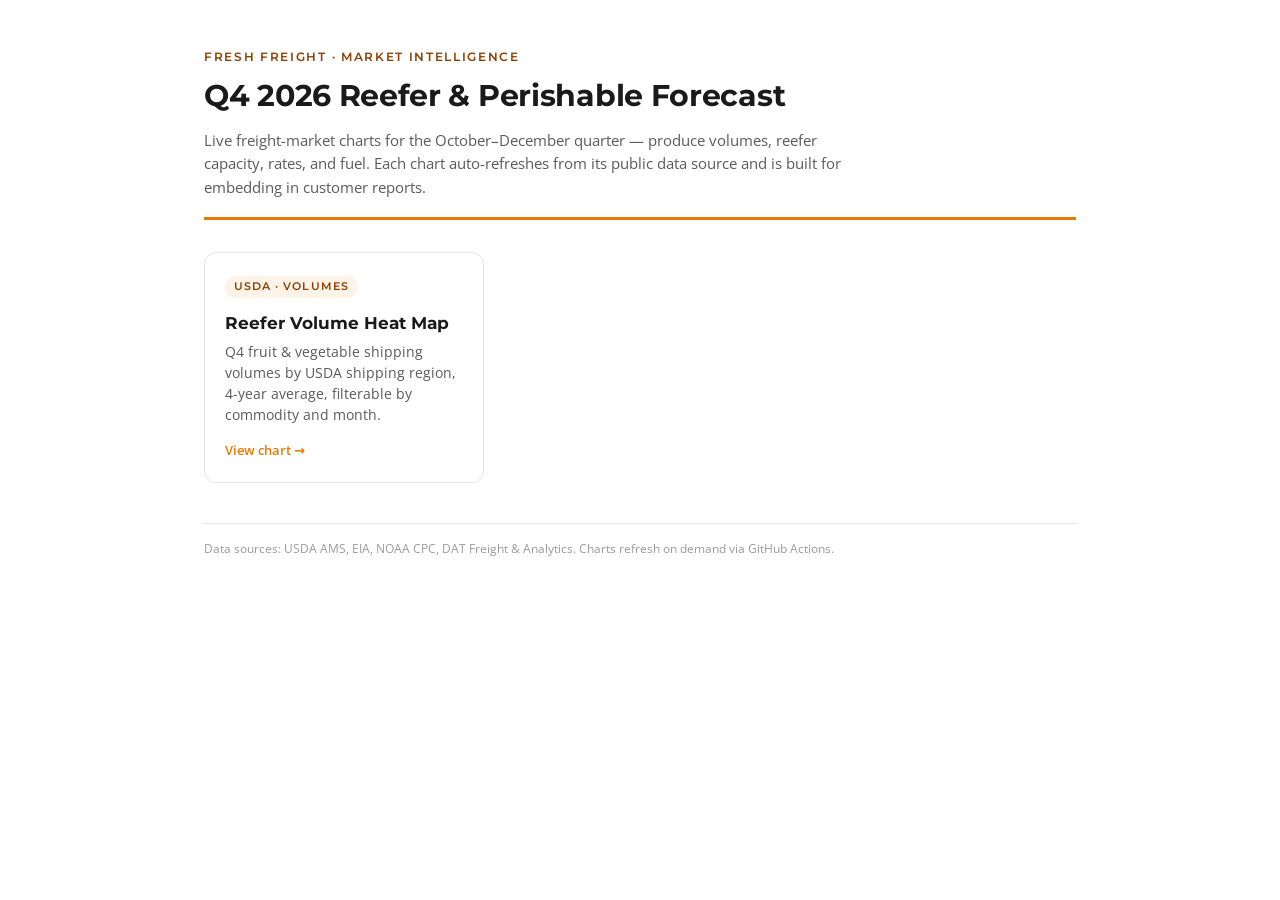
==== site/index.html @ 4061b1b8 "Restructure into Q4 chart monorepo; add USDA commodity heat map Reorganize the repo into a multi-cha" ====
<!DOCTYPE html>
<html lang="en">
<head>
<meta charset="UTF-8" />
<meta name="viewport" content="width=device-width, initial-scale=1.0" />
<title>Q4 2026 Reefer &amp; Perishable Forecast Charts — Fresh Freight</title>
<link rel="preconnect" href="https://fonts.googleapis.com" />
<link rel="preconnect" href="https://fonts.gstatic.com" crossorigin />
<link href="https://fonts.googleapis.com/css2?family=Montserrat:wght@500;600;700&family=Open+Sans:wght@400;600&display=swap" rel="stylesheet" />
<style>
  :root {
    --bg: #ffffff;
    --bg-soft: #fafafa;
    --ink: #1a1a1a;
    --ink-soft: #5a5a5a;
    --ink-muted: #9a9a9a;
    --rule: #e5e5e5;
    --accent: #ec7700;        /* Mango Tango */
    --accent-dark: #8c3f00;
    --accent-light: #fdf3e6;
  }
  * { box-sizing: border-box; margin: 0; padding: 0; }
  html, body {
    background: var(--bg);
    color: var(--ink);
    font-family: 'Open Sans', system-ui, sans-serif;
    font-size: 15px;
    line-height: 1.55;
  }
  h1, h2, h3 { font-family: 'Montserrat', sans-serif; }
  .wrap { max-width: 920px; margin: 0 auto; padding: 48px 24px 64px; }

  .head { border-bottom: 3px solid var(--accent); padding-bottom: 18px; margin-bottom: 8px; }
  .eyebrow {
    font-family: 'Montserrat', sans-serif;
    font-size: 12px; font-weight: 600; letter-spacing: 0.14em;
    text-transform: uppercase; color: var(--accent-dark);
  }
  .head h1 { font-size: 30px; font-weight: 700; letter-spacing: -0.01em; margin-top: 6px; }
  .head p { color: var(--ink-soft); margin-top: 10px; max-width: 640px; }

  .grid {
    display: grid; grid-template-columns: repeat(auto-fill, minmax(260px, 1fr));
    gap: 16px; margin-top: 32px;
  }
  .card {
    display: block; text-decoration: none; color: inherit;
    border: 1px solid var(--rule); border-radius: 12px; padding: 20px 20px 22px;
    background: var(--bg); transition: border-color 140ms ease, box-shadow 140ms ease, transform 140ms ease;
  }
  .card:hover { border-color: var(--accent); box-shadow: 0 6px 20px rgba(0,0,0,0.07); transform: translateY(-2px); }
  .card .tag {
    font-family: 'Montserrat', sans-serif; font-size: 10.5px; font-weight: 600;
    letter-spacing: 0.1em; text-transform: uppercase; color: var(--accent-dark);
    background: var(--accent-light); display: inline-block; padding: 3px 9px; border-radius: 999px;
  }
  .card h3 { font-size: 17px; font-weight: 700; margin: 12px 0 6px; }
  .card p { font-size: 13.5px; color: var(--ink-soft); }
  .card .go { margin-top: 14px; font-size: 13px; font-weight: 600; color: var(--accent); }

  .soon { opacity: 0.55; pointer-events: none; }
  .soon .go { color: var(--ink-muted); }

  .foot { margin-top: 40px; font-size: 12px; color: var(--ink-muted); border-top: 1px solid var(--rule); padding-top: 16px; }
</style>
</head>
<body>
<div class="wrap">
  <div class="head">
    <div class="eyebrow">Fresh Freight · Market Intelligence</div>
    <h1>Q4 2026 Reefer &amp; Perishable Forecast</h1>
    <p>Live freight-market charts for the October–December quarter — produce volumes, reefer capacity, rates, and fuel. Each chart auto-refreshes from its public data source and is built for embedding in customer reports.</p>
  </div>

  <div class="grid">
    <a class="card" href="usda-commodity-heatmap/">
      <span class="tag">USDA · Volumes</span>
      <h3>Reefer Volume Heat Map</h3>
      <p>Q4 fruit &amp; vegetable shipping volumes by USDA shipping region, 4-year average, filterable by commodity and month.</p>
      <div class="go">View chart →</div>
    </a>
  </div>

  <div class="foot">
    Data sources: USDA AMS, EIA, NOAA CPC, DAT Freight &amp; Analytics. Charts refresh on demand via GitHub Actions.
  </div>
</div>
</body>
</html>
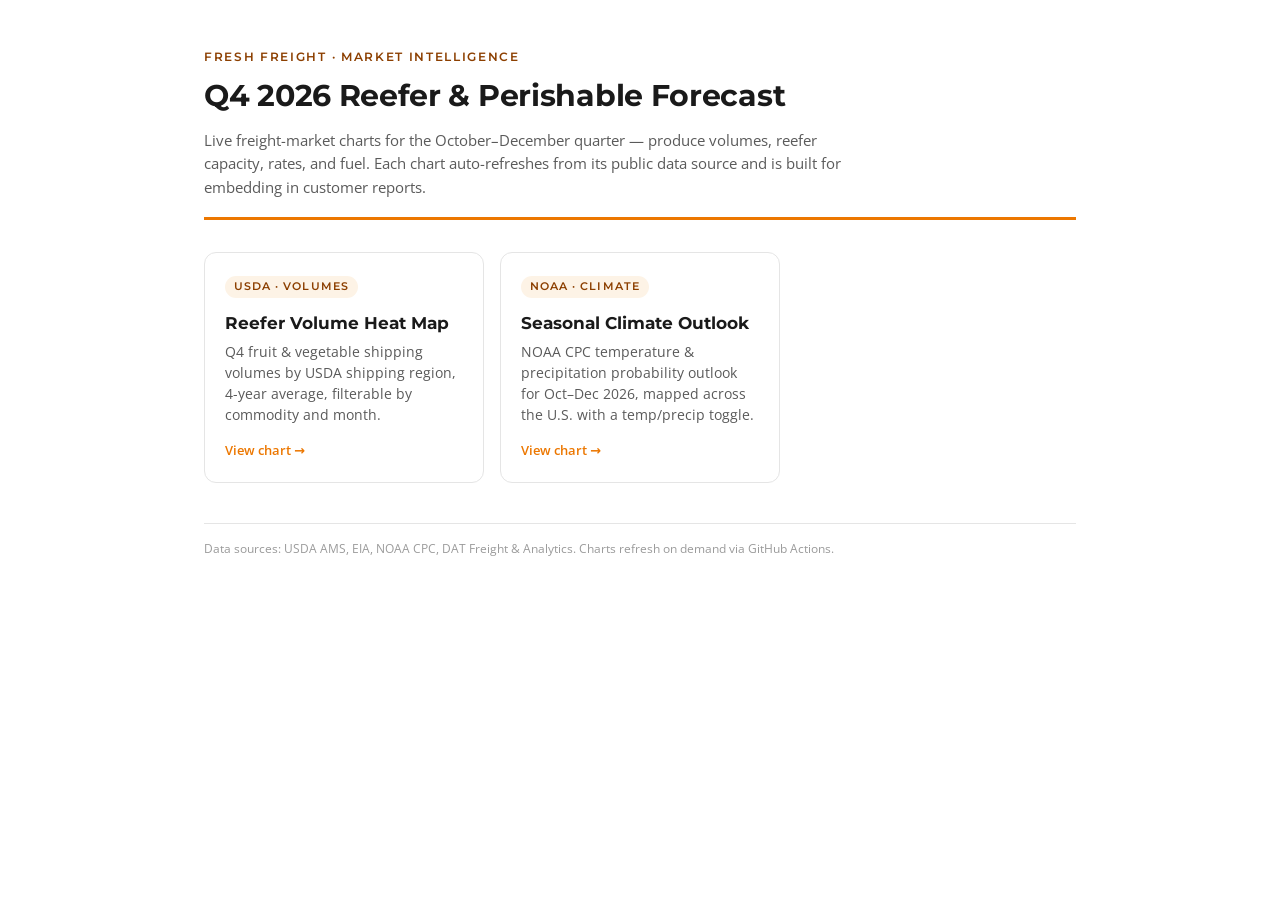
==== commit 41144c4c: "Add NOAA seasonal climate outlook chart (Q4/OND 2026) Second chart in the monorepo. Sourced the OND " ====
--- a/site/index.html
+++ b/site/index.html
@@ -79,6 +79,13 @@
       <p>Q4 fruit &amp; vegetable shipping volumes by USDA shipping region, 4-year average, filterable by commodity and month.</p>
       <div class="go">View chart →</div>
     </a>
+
+    <a class="card" href="climate-map/">
+      <span class="tag">NOAA · Climate</span>
+      <h3>Seasonal Climate Outlook</h3>
+      <p>NOAA CPC temperature &amp; precipitation probability outlook for Oct–Dec 2026, mapped across the U.S. with a temp/precip toggle.</p>
+      <div class="go">View chart →</div>
+    </a>
   </div>
 
   <div class="foot">
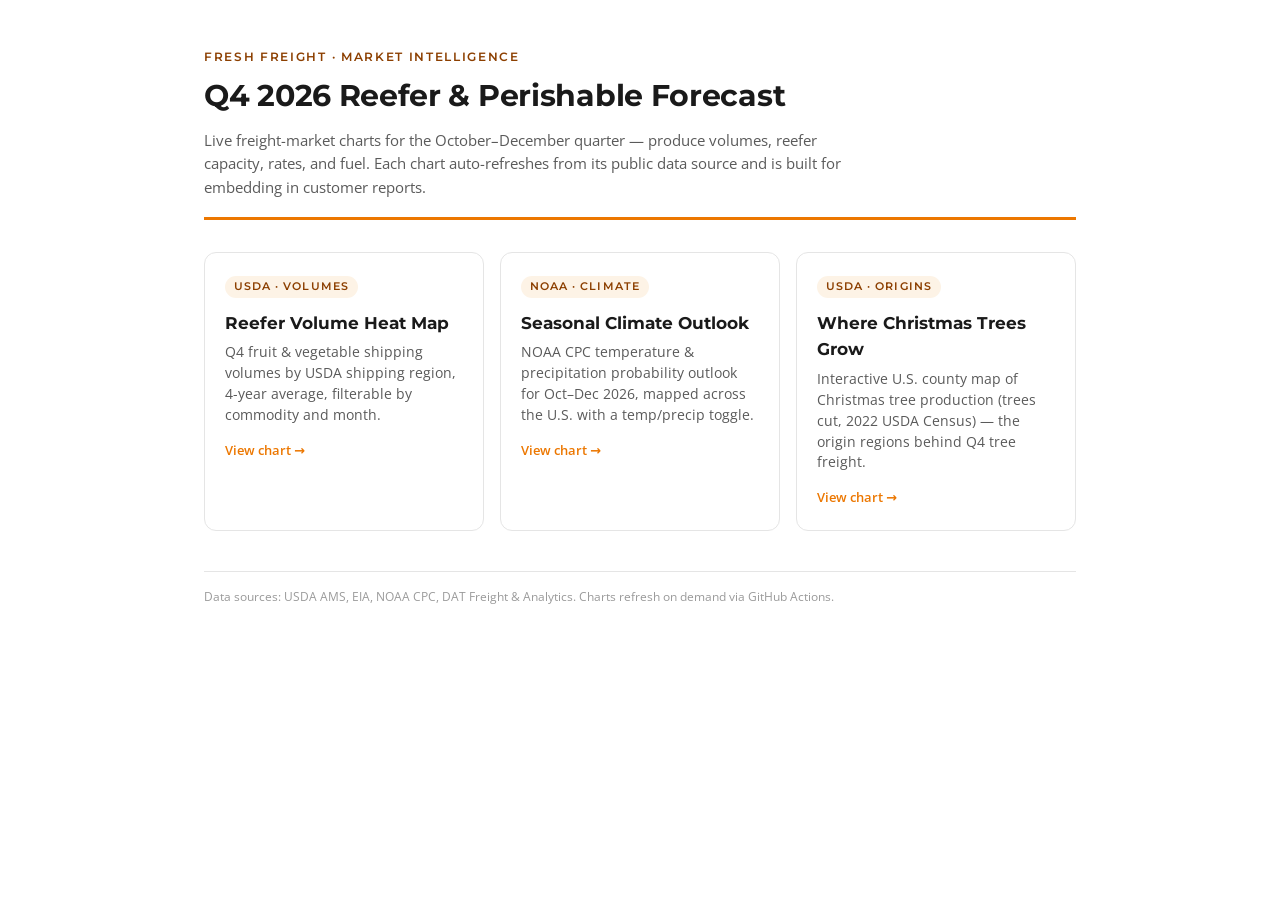
==== commit 640873b8: "Add 'Where Christmas Trees Grow' interactive county map Third chart: U.S. Christmas tree production " ====
--- a/site/index.html
+++ b/site/index.html
@@ -86,6 +86,13 @@
       <p>NOAA CPC temperature &amp; precipitation probability outlook for Oct–Dec 2026, mapped across the U.S. with a temp/precip toggle.</p>
       <div class="go">View chart →</div>
     </a>
+
+    <a class="card" href="christmas-tree-map/">
+      <span class="tag">USDA · Origins</span>
+      <h3>Where Christmas Trees Grow</h3>
+      <p>Interactive U.S. county map of Christmas tree production (trees cut, 2022 USDA Census) — the origin regions behind Q4 tree freight.</p>
+      <div class="go">View chart →</div>
+    </a>
   </div>
 
   <div class="foot">
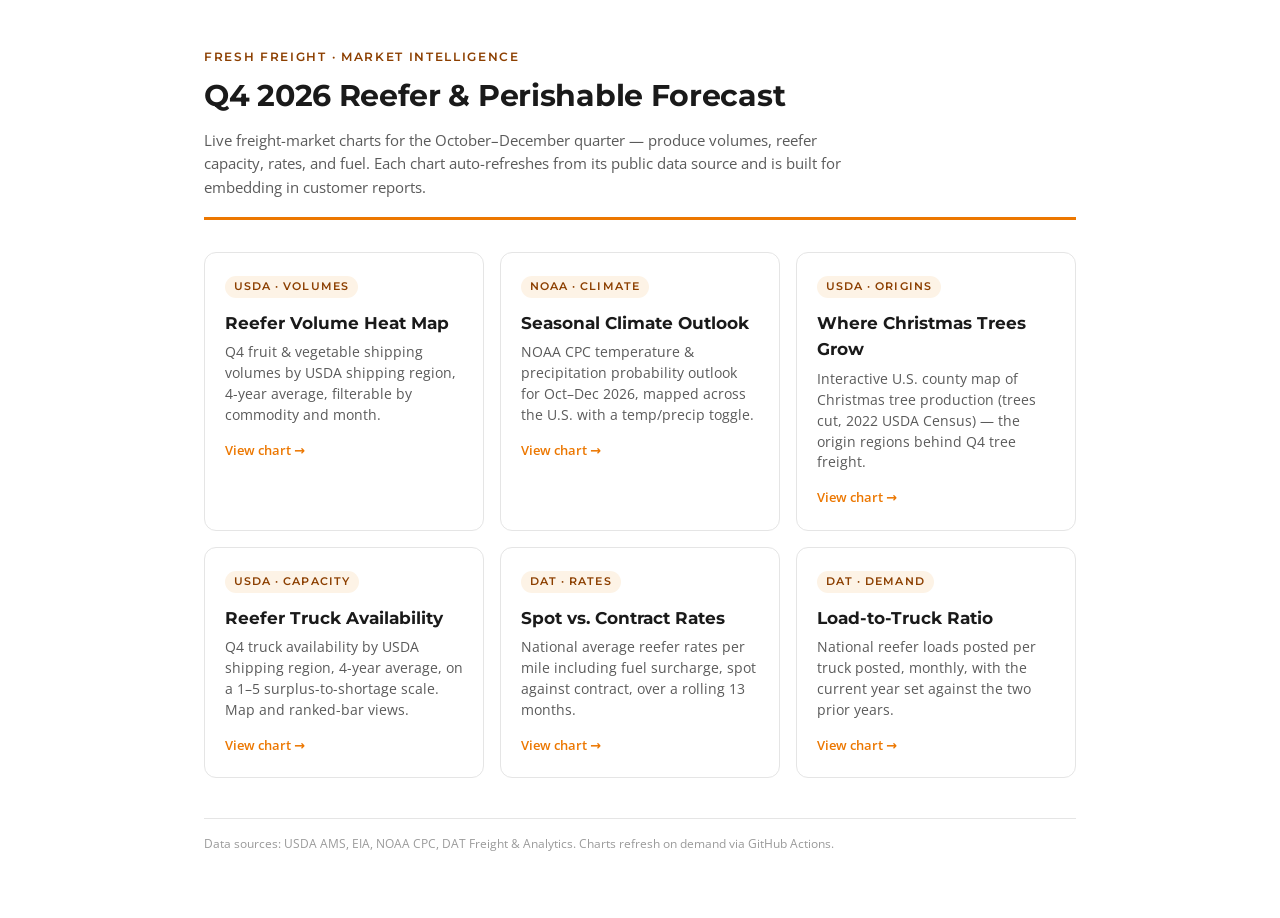
==== commit 9360d982: "Add Q4 availability, reefer rates, and load-to-truck charts Follows the existing repo conventions: c" ====
--- a/site/index.html
+++ b/site/index.html
@@ -93,6 +93,27 @@
       <p>Interactive U.S. county map of Christmas tree production (trees cut, 2022 USDA Census) — the origin regions behind Q4 tree freight.</p>
       <div class="go">View chart →</div>
     </a>
+
+    <a class="card" href="usda-truck-availability/">
+      <span class="tag">USDA · Capacity</span>
+      <h3>Reefer Truck Availability</h3>
+      <p>Q4 truck availability by USDA shipping region, 4-year average, on a 1–5 surplus-to-shortage scale. Map and ranked-bar views.</p>
+      <div class="go">View chart →</div>
+    </a>
+
+    <a class="card" href="reefer-rates/">
+      <span class="tag">DAT · Rates</span>
+      <h3>Spot vs. Contract Rates</h3>
+      <p>National average reefer rates per mile including fuel surcharge, spot against contract, over a rolling 13 months.</p>
+      <div class="go">View chart →</div>
+    </a>
+
+    <a class="card" href="reefer-load-to-truck-ratio/">
+      <span class="tag">DAT · Demand</span>
+      <h3>Load-to-Truck Ratio</h3>
+      <p>National reefer loads posted per truck posted, monthly, with the current year set against the two prior years.</p>
+      <div class="go">View chart →</div>
+    </a>
   </div>
 
   <div class="foot">
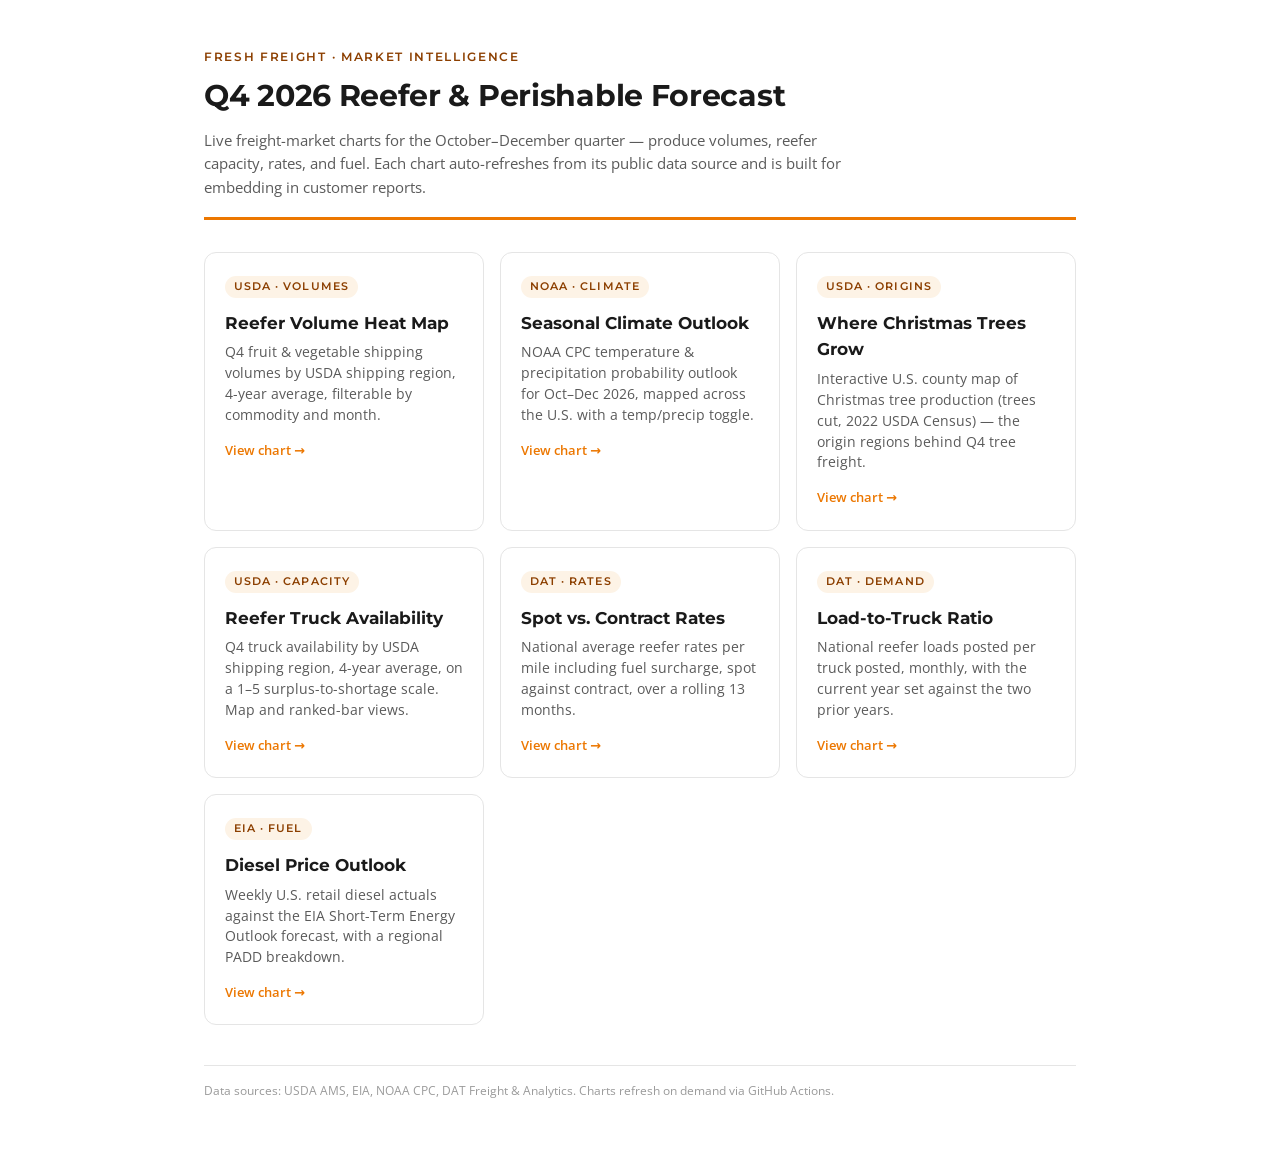
==== commit 4b0a26e8: "Add diesel price outlook chart EIA weekly retail diesel actuals against the Short-Term Energy Outloo" ====
--- a/site/index.html
+++ b/site/index.html
@@ -114,6 +114,13 @@
       <p>National reefer loads posted per truck posted, monthly, with the current year set against the two prior years.</p>
       <div class="go">View chart →</div>
     </a>
+
+    <a class="card" href="diesel-price-outlook/">
+      <span class="tag">EIA · Fuel</span>
+      <h3>Diesel Price Outlook</h3>
+      <p>Weekly U.S. retail diesel actuals against the EIA Short-Term Energy Outlook forecast, with a regional PADD breakdown.</p>
+      <div class="go">View chart →</div>
+    </a>
   </div>
 
   <div class="foot">
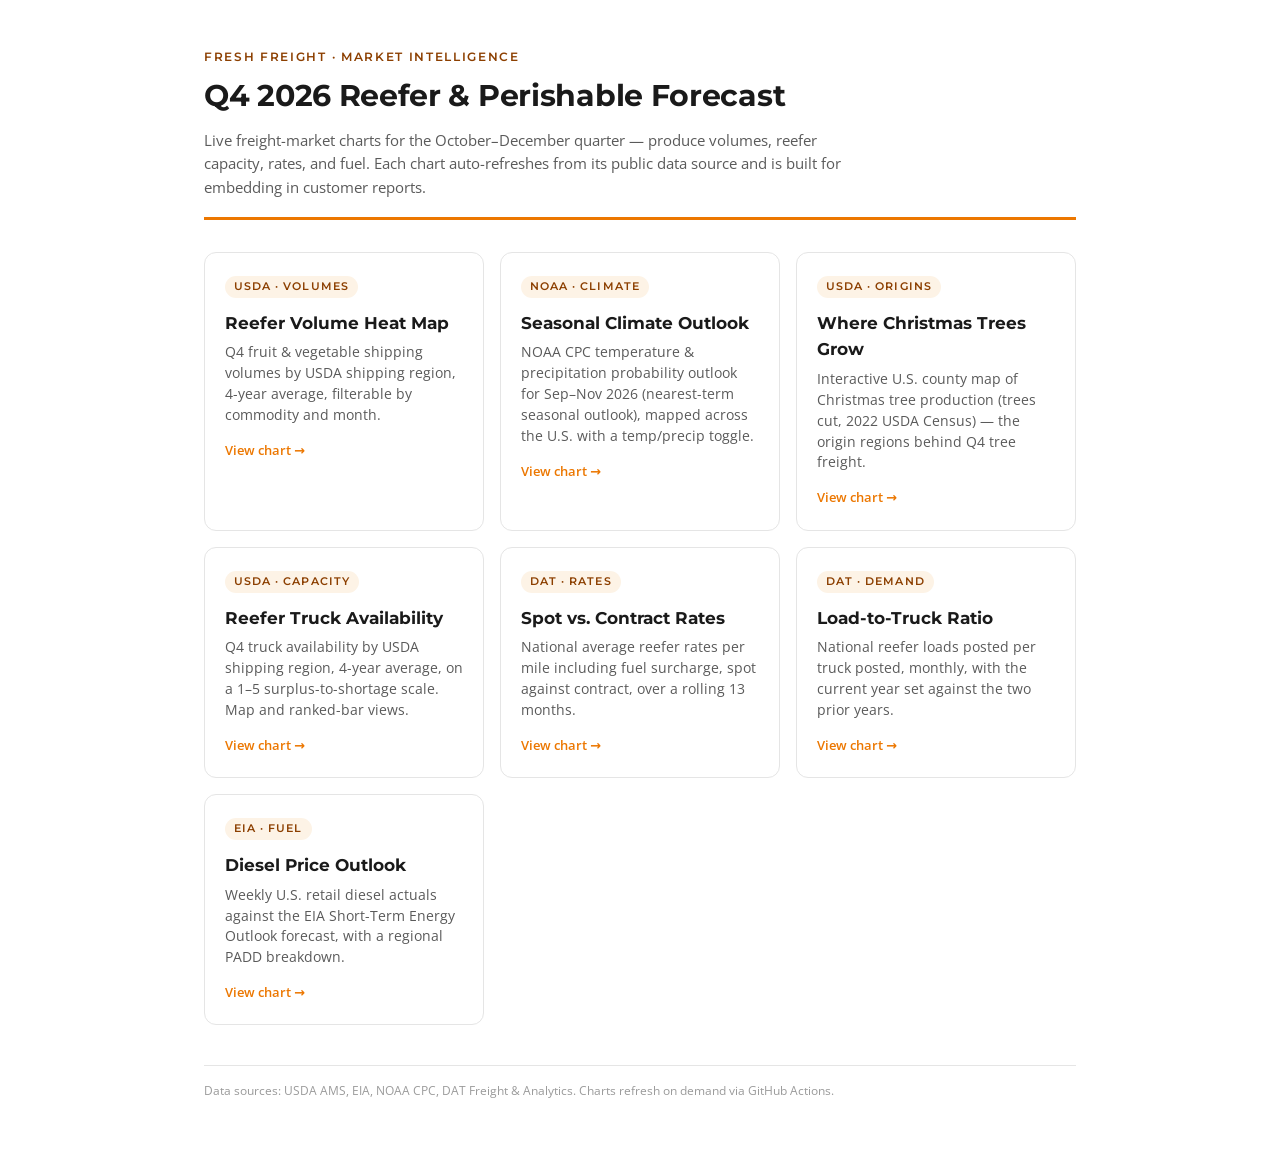
==== commit 163adc4c: "Climate map: switch to SON (Sep-Oct-Nov 2026), the nearest-term outlook Report launches in early Sep" ====
--- a/site/index.html
+++ b/site/index.html
@@ -83,7 +83,7 @@
     <a class="card" href="climate-map/">
       <span class="tag">NOAA · Climate</span>
       <h3>Seasonal Climate Outlook</h3>
-      <p>NOAA CPC temperature &amp; precipitation probability outlook for Oct–Dec 2026, mapped across the U.S. with a temp/precip toggle.</p>
+      <p>NOAA CPC temperature &amp; precipitation probability outlook for Sep–Nov 2026 (nearest-term seasonal outlook), mapped across the U.S. with a temp/precip toggle.</p>
       <div class="go">View chart →</div>
     </a>
 
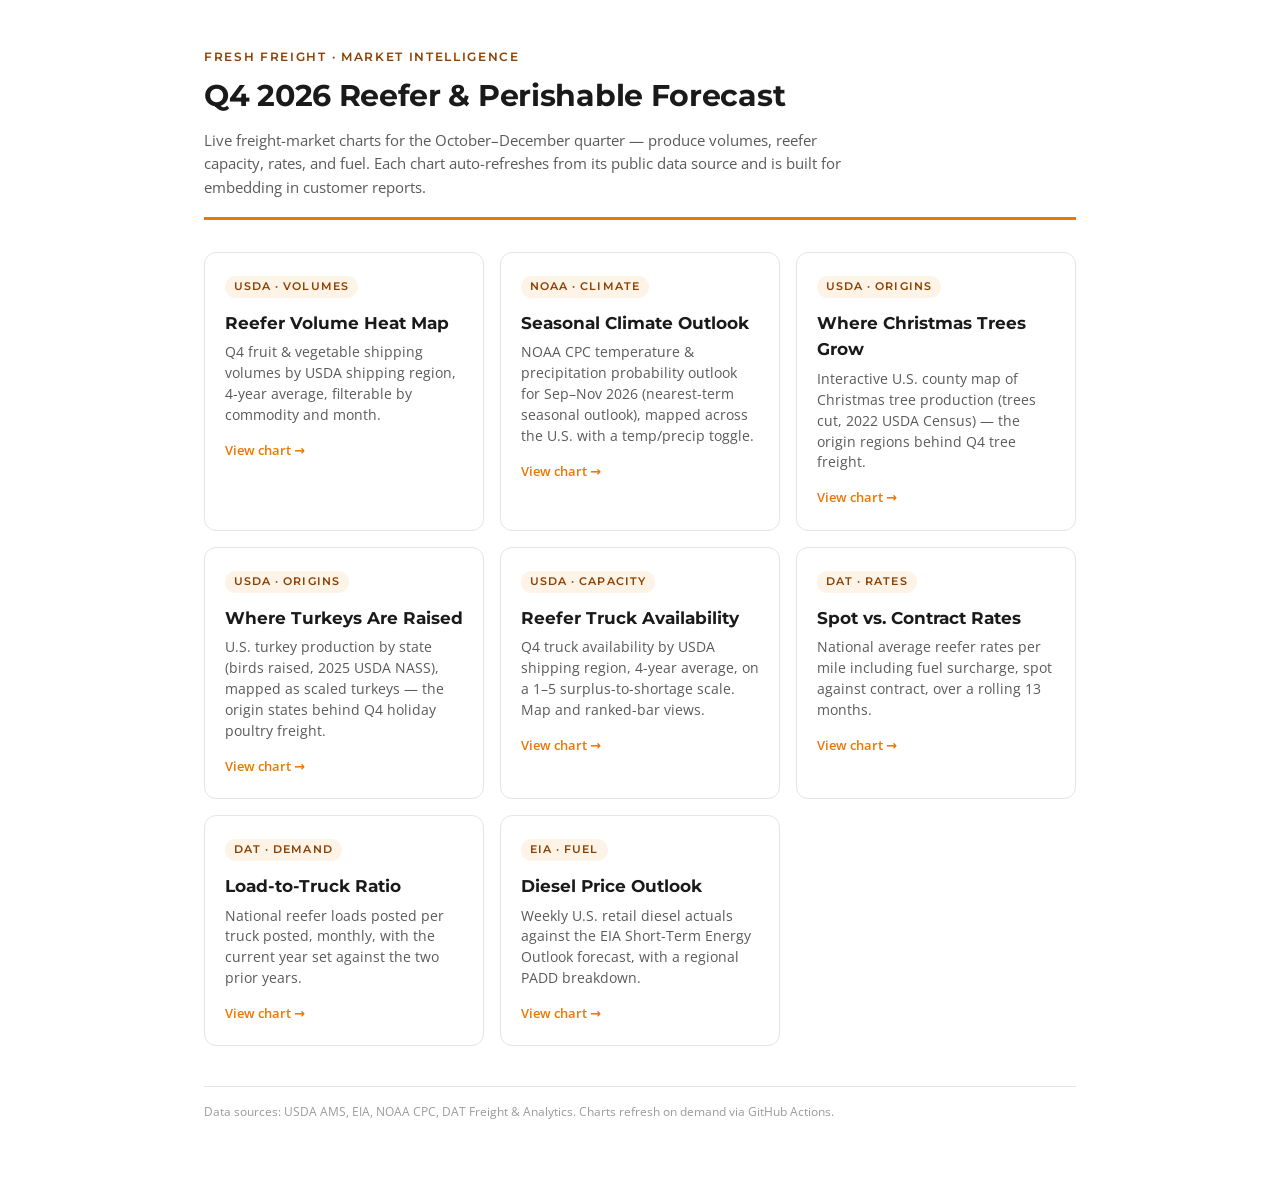
==== commit bd32fe77: "Add turkey production map (USDA NASS Turkeys Raised, 2025) State-level U.S. turkey production drawn " ====
--- a/site/index.html
+++ b/site/index.html
@@ -94,6 +94,13 @@
       <div class="go">View chart →</div>
     </a>
 
+    <a class="card" href="turkey-map/">
+      <span class="tag">USDA · Origins</span>
+      <h3>Where Turkeys Are Raised</h3>
+      <p>U.S. turkey production by state (birds raised, 2025 USDA NASS), mapped as scaled turkeys — the origin states behind Q4 holiday poultry freight.</p>
+      <div class="go">View chart →</div>
+    </a>
+
     <a class="card" href="usda-truck-availability/">
       <span class="tag">USDA · Capacity</span>
       <h3>Reefer Truck Availability</h3>
